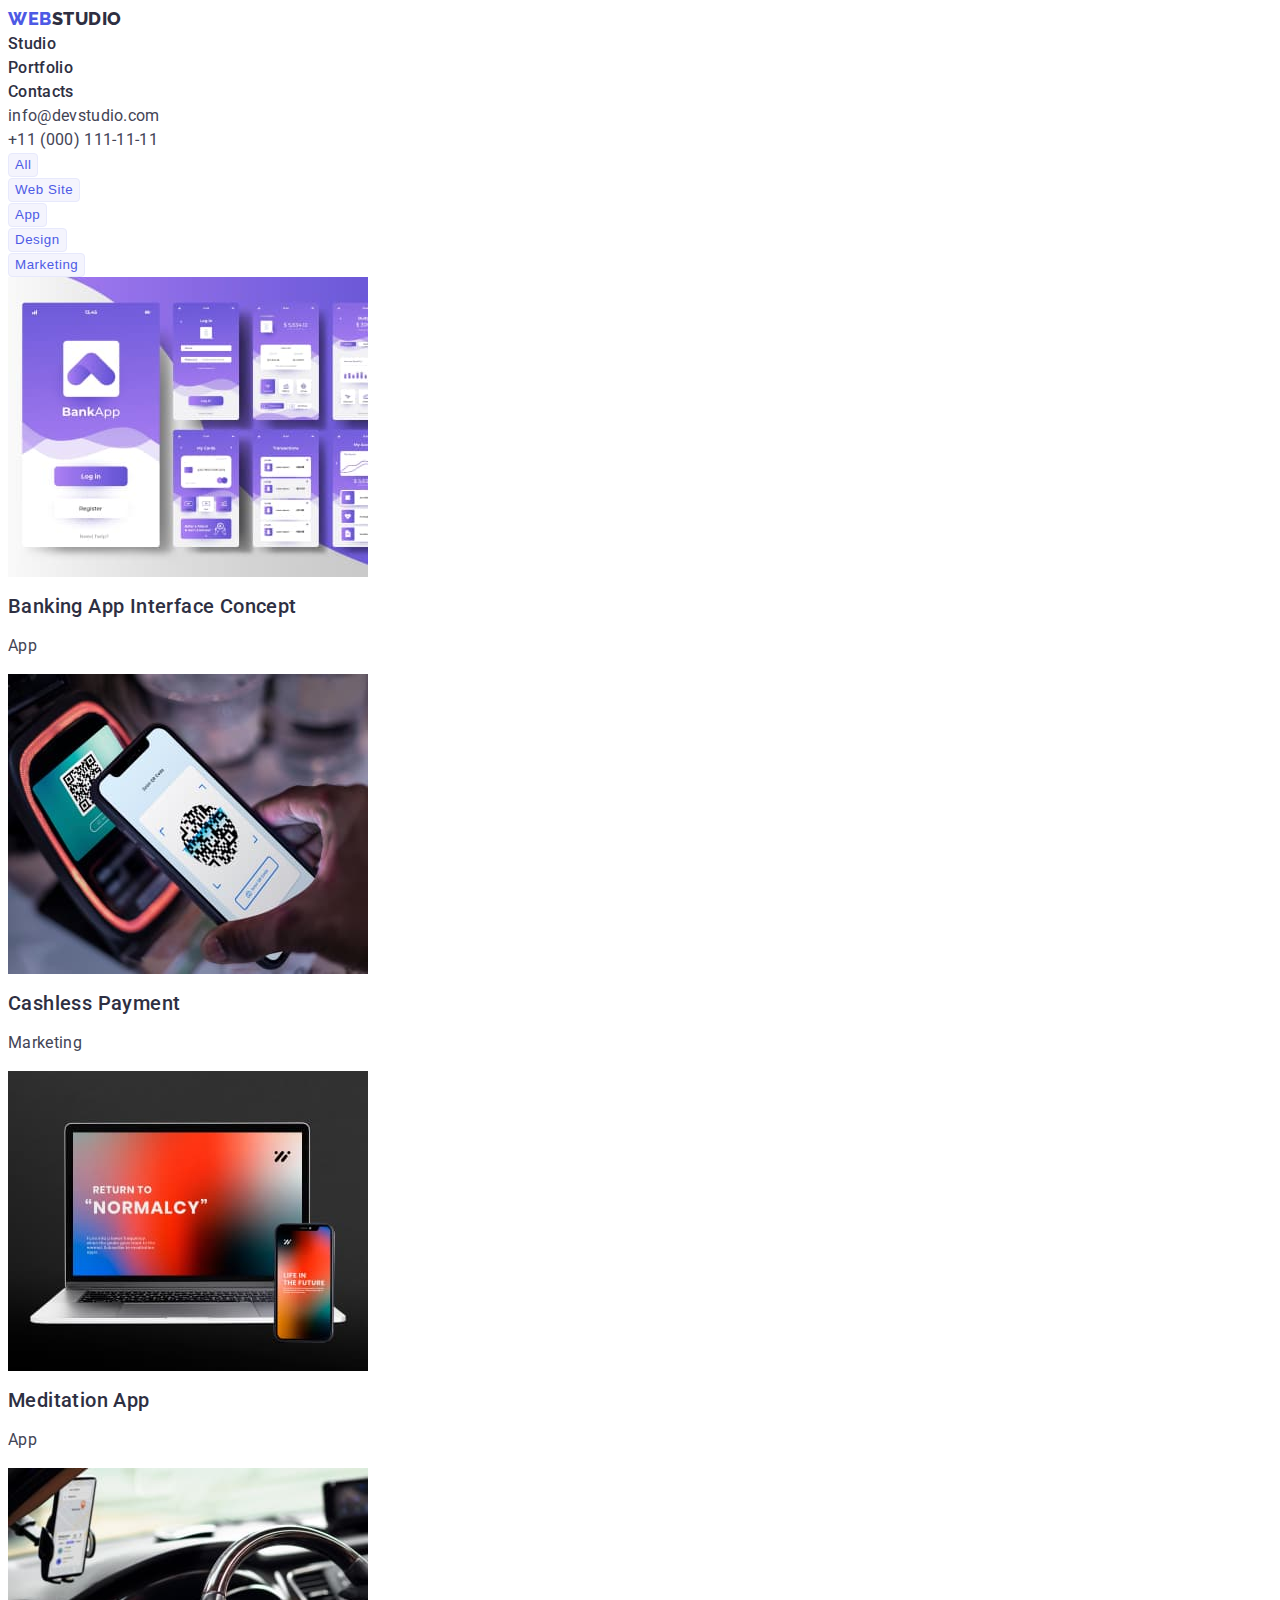
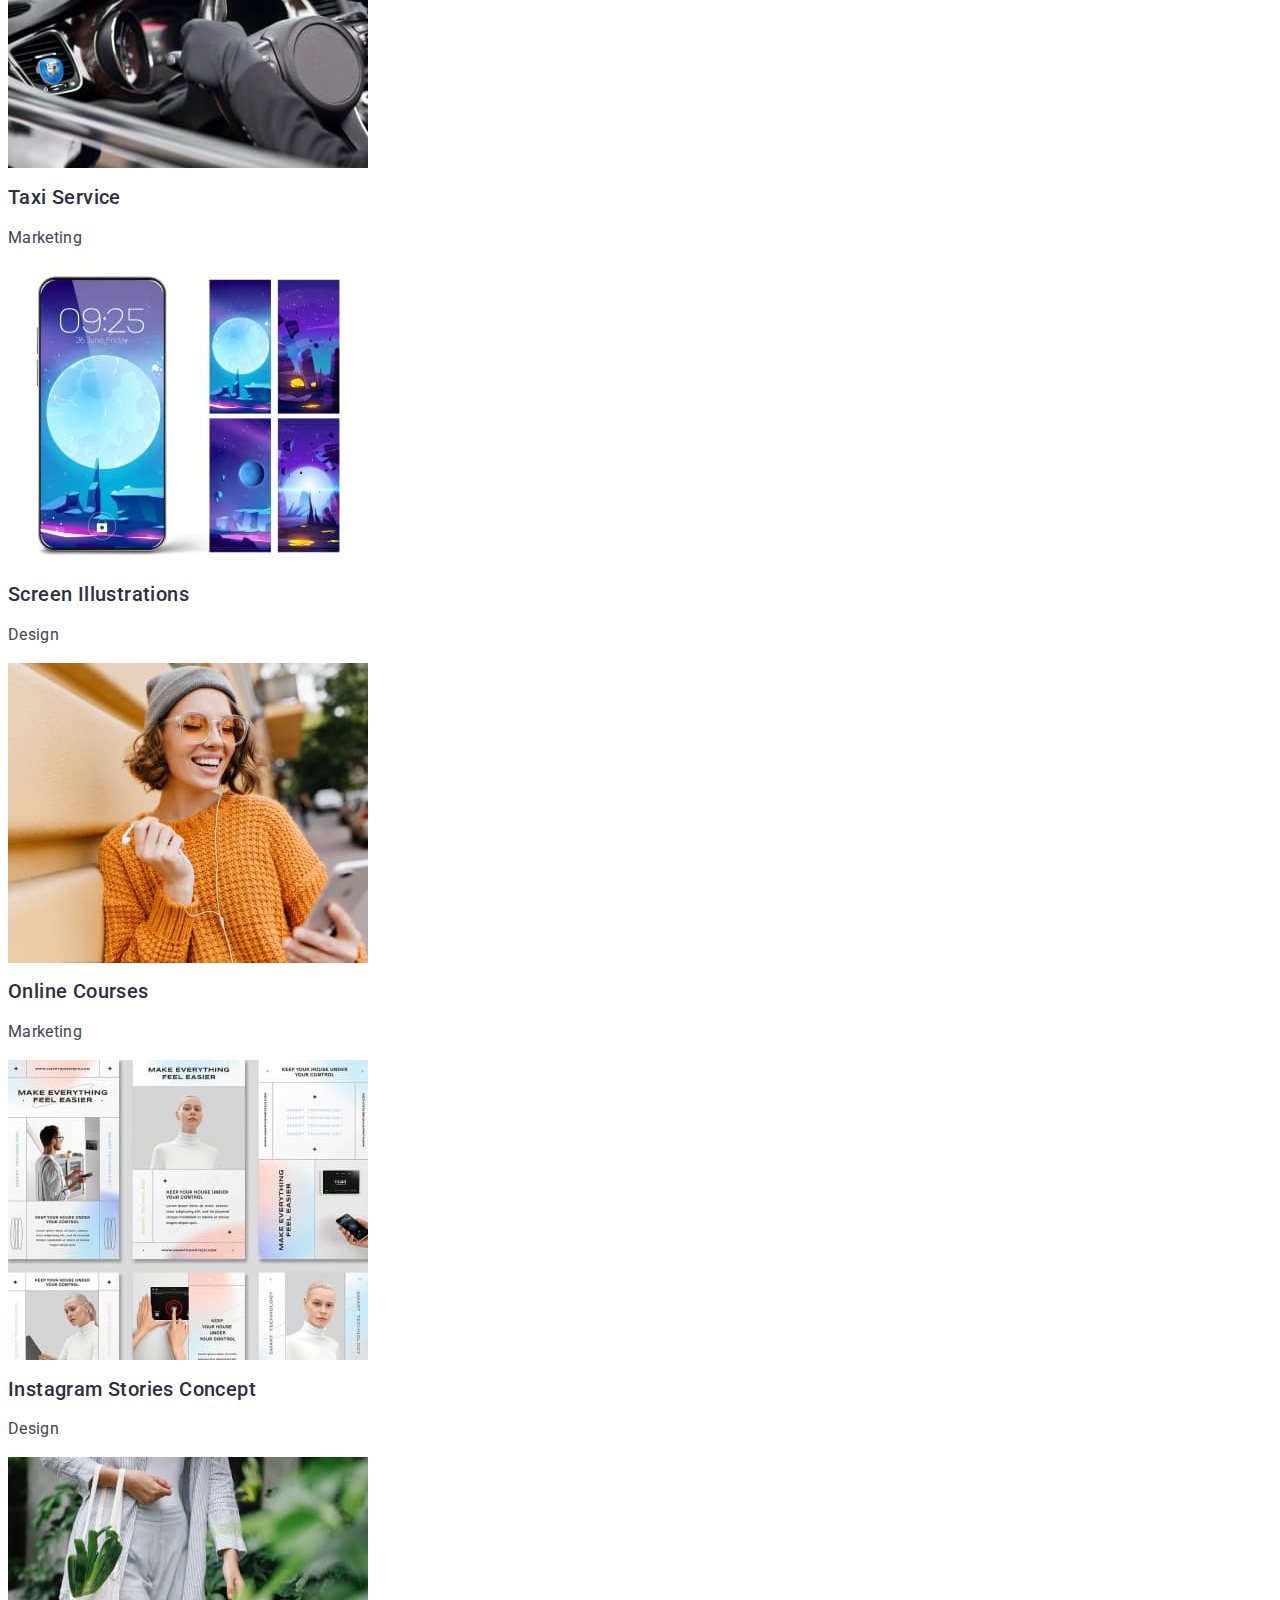
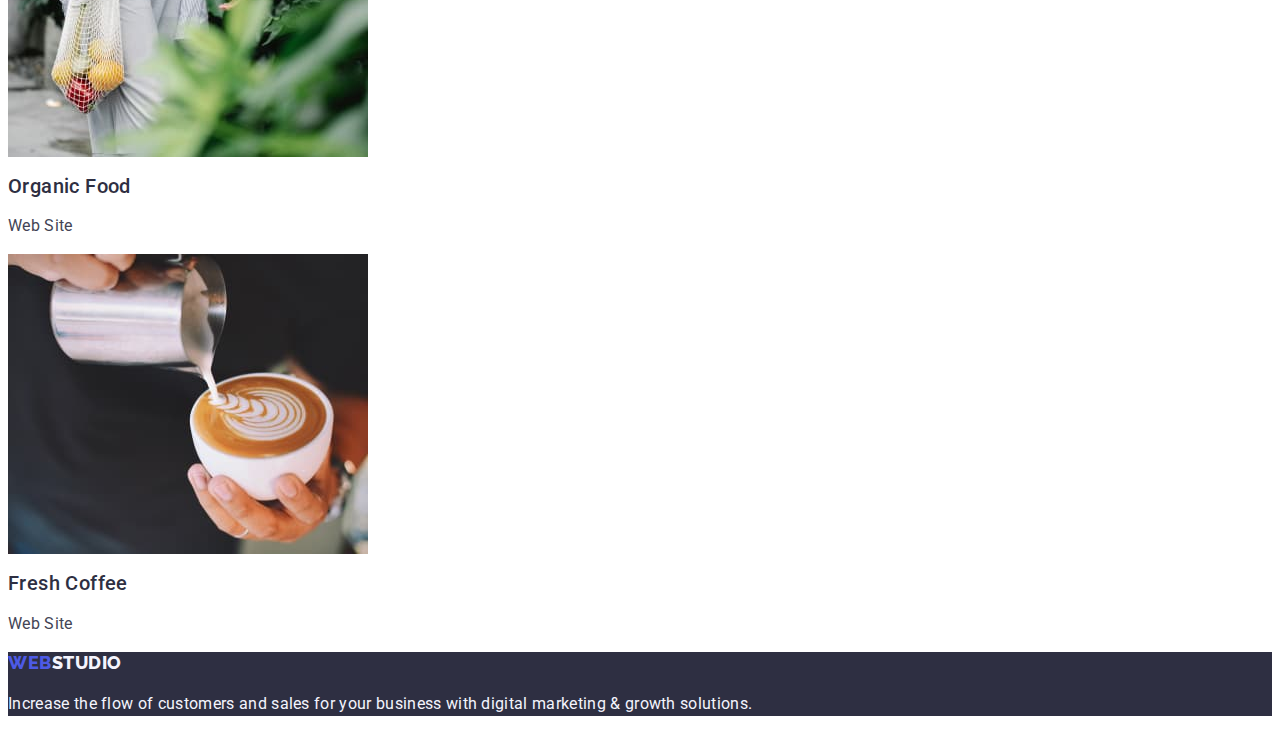
==== portfolio.html @ eeecc871 "Initial commit" ====
<!DOCTYPE html>
<html lang="en">
  <head>
    <meta charset="UTF-8" />
    <meta http-equiv="X-UA-Compatible" content="IE=edge" />
    <meta name="viewport" content="width=device-width, initial-scale=1.0" />
    <title>Web Studio</title>
    <link rel="preconnect" href="https://fonts.googleapis.com" />
    <link rel="preconnect" href="https://fonts.gstatic.com" crossorigin />
    <link
      href="https://fonts.googleapis.com/css2?family=Raleway:wght@800&family=Roboto:wght@400;500;700;900&display=swap"
      rel="stylesheet"
    />
    <link
      rel="stylesheet"
      href="https://cdnjs.cloudflare.com/ajax/libs/modern-normalize/1.1.0/modern-normalize.min.css"
      integrity="sha512-wpPYUAdjBVSE4KJnH1VR1HeZfpl1ub8YT/NKx4PuQ5NmX2tKuGu6U/JRp5y+Y8XG2tV+wKQpNHVUX03MfMFn9Q=="
      crossorigin="anonymous"
      referrerpolicy="no-referrer"
    />
    <link rel="stylesheet" href="./css/styles.css" />
  </head>
  <body>
    <header class="header">
      <nav class="site-nav">
        <a class="link logo" href="./index.html"
          >Web<span class="logo-studio">Studio</span>
        </a>
        <ul class="list">
          <li class="item">
            <a class="link page" href="./index.html">Studio</a>
          </li>
          <li class="item">
            <a class="link page" href="./portfolio.html">Portfolio</a>
          </li>
          <li class="item">
            <a class="link page" href="">Contacts</a>
          </li>
        </ul>
      </nav>
      <address class="address">
        <ul class="list">
          <li class="item">
            <a class="link" href="mailto:info@devstudio.com"
              >info@devstudio.com
            </a>
          </li>
          <li class="item">
            <a class="link" href="tel:+110001111111">+11 (000) 111-11-11 </a>
          </li>
        </ul>
      </address>
    </header>
    <main>
      <!-- Filter -->

      <section class="section gallery">
        <h1 class="title" hidden>Gallery</h1>
        <ul class="list filter">
          <li class="item">
            <button class="btn" type="button">All</button>
          </li>
          <li class="item">
            <button class="btn" type="button">Web Site</button>
          </li>
          <li class="item">
            <button class="btn" type="button">App</button>
          </li>
          <li class="item">
            <button class="btn" type="button">Design</button>
          </li>
          <li class="item">
            <button class="btn" type="button">Marketing</button>
          </li>
        </ul>

        <!-- Gallery -->

        <ul class="list">
          <li class="item">
            <a class="link" href="">
              <img
                class="image"
                src="./images/portfolio-gallery/img-1-banking-app.jpg"
                alt="Banking app interface"
                width="360"
              />
              <h2 class="subtitle">Banking App Interface Concept</h2>
              <p class="text">App</p>
            </a>
          </li>
          <li class="item">
            <a class="link" href="">
              <img
                class="image"
                src="./images/portfolio-gallery/img-2-cashless-payment.jpg"
                alt="Payment by phone"
                width="360"
              />
              <h2 class="subtitle">Cashless Payment</h2>
              <p class="text">Marketing</p>
            </a>
          </li>
          <li class="item">
            <a class="link" href="">
              <img
                class="image"
                src="./images/portfolio-gallery/img-3-meditation-app.jpg"
                alt="Laptop and phone"
                width="360"
              />
              <h2 class="subtitle">Meditation App</h2>
              <p class="text">App</p>
            </a>
          </li>
          <li class="item">
            <a class="link" href="">
              <img
                class="image"
                src="./images/portfolio-gallery/img-4-taxi-service.jpg"
                alt="Car"
                width="360"
              />
              <h2 class="subtitle">Taxi Service</h2>
              <p class="text">Marketing</p>
            </a>
          </li>
          <li class="item">
            <a class="link" href="">
              <img
                class="image"
                src="./images/portfolio-gallery/img-5-screen-illustrations.jpg"
                alt="Screen of phone"
                width="360"
              />
              <h2 class="subtitle">Screen Illustrations</h2>
              <p class="text">Design</p>
            </a>
          </li>
          <li class="item">
            <a class="link" href="">
              <img
                class="image"
                src="./images/portfolio-gallery/img-6-online-courses.jpg"
                alt="Young girl"
                width="360"
              />
              <h2 class="subtitle">Online Courses</h2>
              <p class="text">Marketing</p>
            </a>
          </li>
          <li class="item">
            <a class="link" href="">
              <img
                class="image"
                src="./images/portfolio-gallery/img-7-instagram-stories.jpg"
                alt="Advertisement of smart technology"
                width="360"
              />
              <h2 class="subtitle">Instagram Stories Concept</h2>
              <p class="text">Design</p>
            </a>
          </li>
          <li class="item">
            <a class="link" href="">
              <img
                class="image"
                src="./images/portfolio-gallery/img-8-organic-food.jpg"
                alt="Bag of vegetables"
                width="360"
              />
              <h2 class="subtitle">Organic Food</h2>
              <p class="text">Web Site</p>
            </a>
          </li>
          <li class="item">
            <a class="link" href="">
              <img
                class="image"
                src="./images/portfolio-gallery/img-9-fresh-coffee.jpg"
                alt="Fresh coffee"
                width="360"
              />
              <h2 class="subtitle">Fresh Coffee</h2>
              <p class="text">Web Site</p>
            </a>
          </li>
        </ul>
      </section>
    </main>
    <footer class="footer">
      <a class="link logo" href="./index.html"
        >Web<span class="logo-studio">Studio</span>
      </a>
      <p class="text">
        Increase the flow of customers and sales for your business with digital
        marketing & growth solutions.
      </p>
    </footer>
  </body>
</html>
---- css/styles.css ----
:root {
  /* Colors */
  --primary-brand-iris: #4d5ae5;
  --pressed-state-ocean: #404bbf;
  --dark-navy-blue: #2e2f42;
  --success-green: #31d0aa;
  --text-slate: #434455;
  --subtle-text-light-slate: #8e8f99;
  --accent-cornflower: #e7e9fc;
  --light-cloud: #f4f4fd;
  --modal-overlay-navy-blue-modal: #2e2f42;
  --hero-background-grey: #2e2f42;
  --white-background: #ffffff;
  --modal-background-dairy: #fcfcfc;
}

body {
  background-color: var(--white-background);
  color: var(--text-slate);

  font-family: "Roboto", sans-serif;
  font-size: 16px;
  line-height: 1.5;
  letter-spacing: 0.02em;
}

.list {
  padding: 0;
  margin: 0;
  list-style: none;
}

.image {
  display: block;
}

.link {
  text-decoration: none;
}

/* Index page */

/* Logo */

.logo {
  font-family: "Raleway", sans-serif;
  font-weight: 800;
  font-size: 18px;
  line-height: 1.17;
  letter-spacing: 0.03em;
  color: var(--primary-brand-iris);
  text-transform: uppercase;
}

.logo-studio {
  color: var(--dark-navy-blue);
}

/* Site-nav */

.site-nav .page {
  font-weight: 500;
  color: var(--dark-navy-blue);
}

.site-nav .page:hover,
.site-nav .page:focus {
  color: var(--pressed-state-ocean);
}

/* Address */

.address {
  font-style: normal;
}

.address .link {
  color: var(--text-slate);
}

.address .link:hover,
.address .link:focus {
  color: var(--pressed-state-ocean);
}

/* Hero */

.section.hero {
  background-color: var(--dark-navy-blue);
}

.section.hero .title {
  font-weight: 700;
  font-size: 56px;
  line-height: 1.07;
  letter-spacing: 0.02em;
  text-align: center;
  color: var(--white-background);
}

.hero .btn {
  font-weight: 500;
  line-height: 1.5;
  letter-spacing: 0.04em;
  color: var(--white-background);
  background-color: var(--primary-brand-iris);
}
.hero .btn:hover,
.hero .btn:focus {
  background-color: var(--pressed-state-ocean);
  cursor: pointer;
}

/* About us */

.section .subtitle {
  font-weight: 500;
  font-size: 20px;
  line-height: 1.2;
  letter-spacing: 0.02em;
  color: var(--dark-navy-blue);
}

.section .text {
  color: var(--text-slate);
}

/* What are we doing */

.section .title {
  font-weight: 700;
  font-size: 36px;
  line-height: 1.11;
  text-align: center;
  letter-spacing: 0.02em;
  text-transform: capitalize;
  color: var(--dark-navy-blue);
}

/* Our team */

.section.team {
  background-color: var(--light-cloud);
}

.team .item {
  background-color: var(--white-background);
}

/* Footer */

.footer {
  background-color: var(--dark-navy-blue);
}

.footer .logo-studio,
.footer .text {
  color: var(--light-cloud);
}

/* Portfolio page */

/* Filter */

.gallery .btn {
  font-weight: 500;
  line-height: 1.5;
  letter-spacing: 0.04em;
  color: var(--primary-brand-iris);
  background-color: var(--light-cloud);
  border: 1px solid var(--accent-cornflower);
  border-radius: 4px;
}

.gallery .btn:hover,
.gallery .btn:focus {
  color: var(--white-background);
  background-color: var(--pressed-state-ocean);
  border-color: var(--pressed-state-ocean);
  box-shadow: 0px 3px 1px rgba(0, 0, 0, 0.1), 0px 2px 1px rgba(0, 0, 0, 0.08),
    0px 2px 2px rgba(0, 0, 0, 0.12);
  cursor: pointer;
}

/* Gallery */
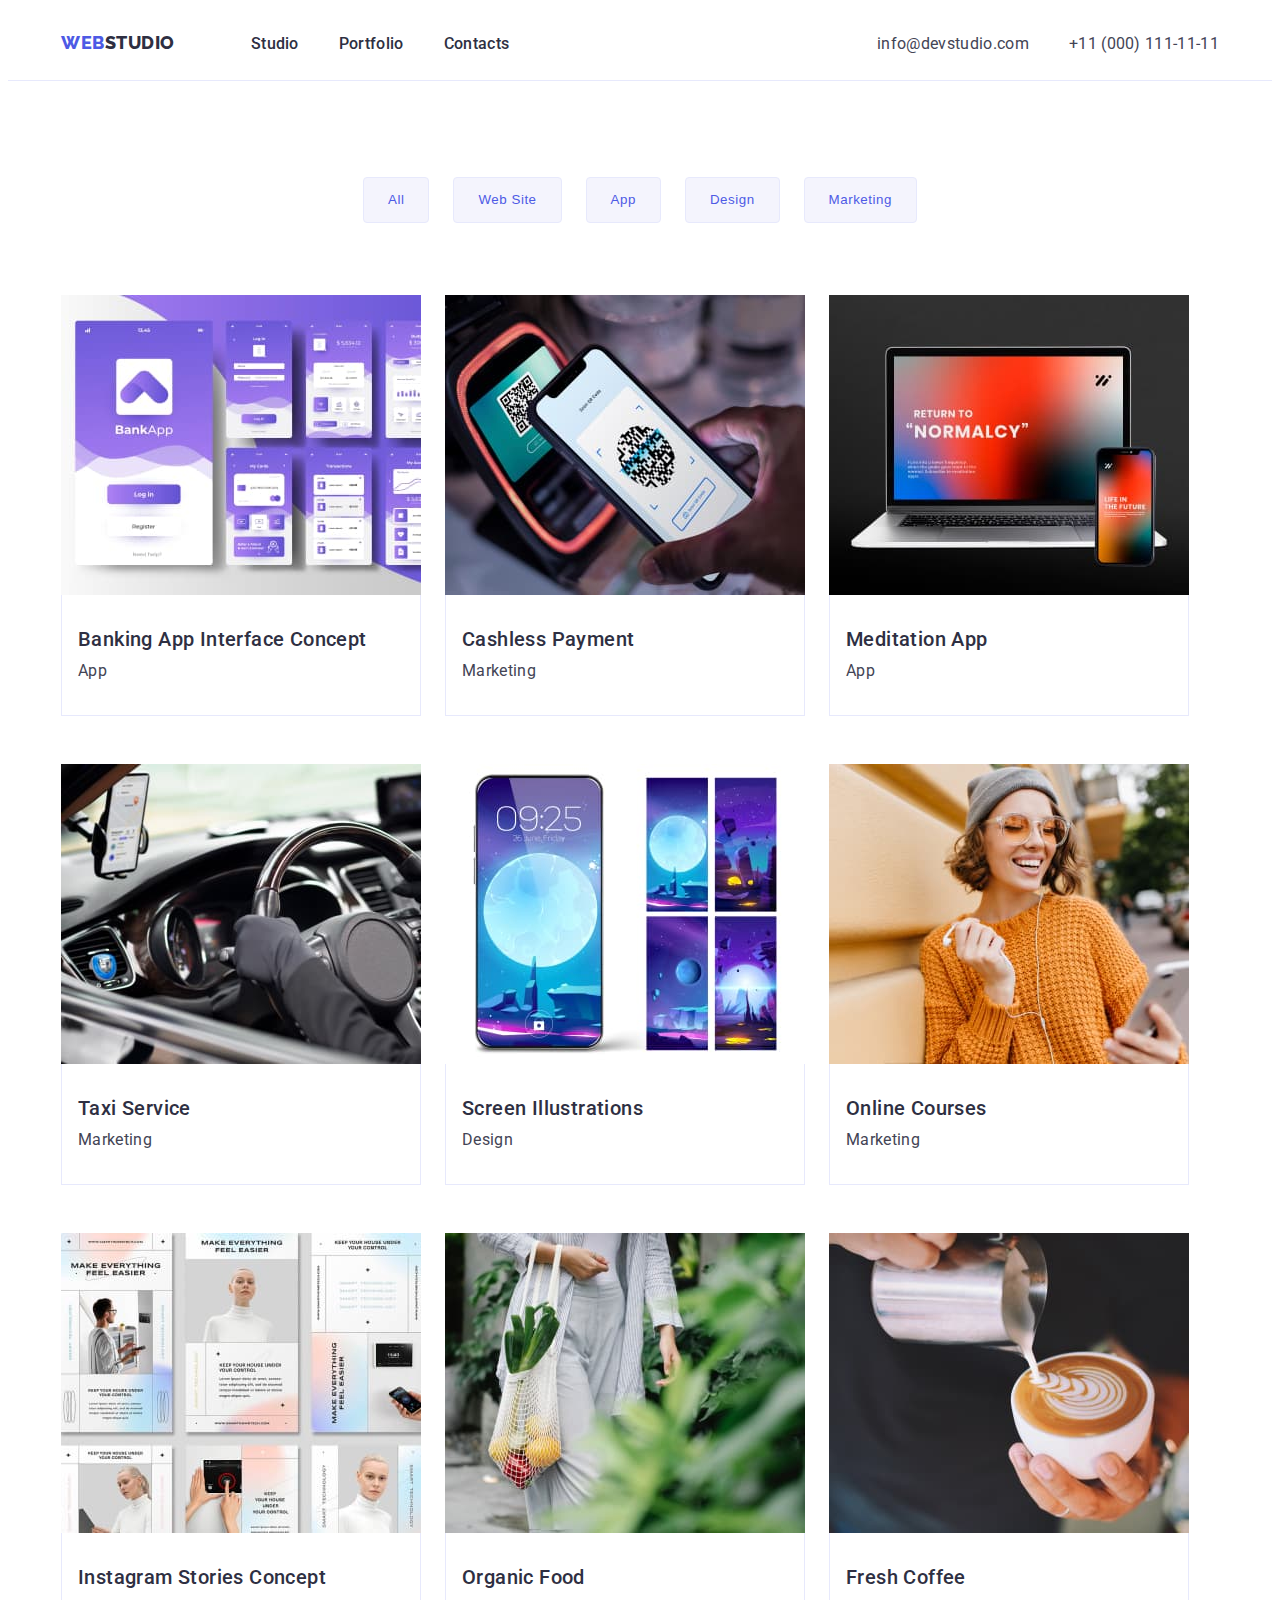
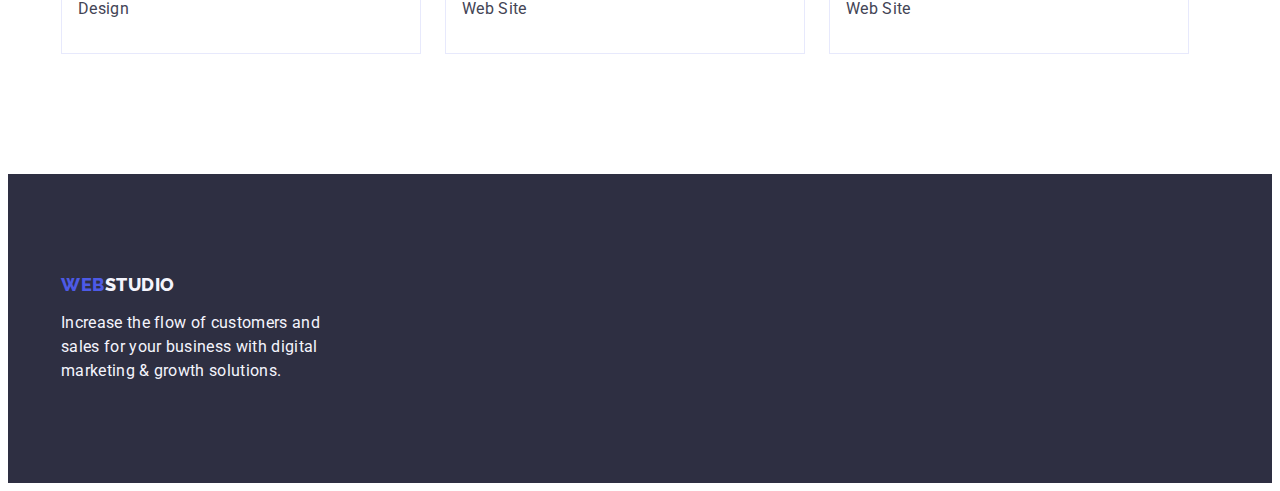
==== commit 229dea18: "added flexbox" ====
--- a/portfolio.html
+++ b/portfolio.html
@@ -22,180 +22,207 @@
   </head>
   <body>
     <header class="header">
-      <nav class="site-nav">
-        <a class="link logo" href="./index.html"
-          >Web<span class="logo-studio">Studio</span>
-        </a>
-        <ul class="list">
-          <li class="item">
-            <a class="link page" href="./index.html">Studio</a>
-          </li>
-          <li class="item">
-            <a class="link page" href="./portfolio.html">Portfolio</a>
-          </li>
-          <li class="item">
-            <a class="link page" href="">Contacts</a>
-          </li>
-        </ul>
-      </nav>
-      <address class="address">
-        <ul class="list">
-          <li class="item">
-            <a class="link" href="mailto:info@devstudio.com"
-              >info@devstudio.com
-            </a>
-          </li>
-          <li class="item">
-            <a class="link" href="tel:+110001111111">+11 (000) 111-11-11 </a>
-          </li>
-        </ul>
-      </address>
+      <div class="container">
+        <nav class="site-nav">
+          <a class="link logo" href="./index.html"
+            >Web<span class="logo-studio">Studio</span>
+          </a>
+          <ul class="list">
+            <li class="item">
+              <a class="link page" href="./index.html">Studio</a>
+            </li>
+            <li class="item">
+              <a class="link page" href="./portfolio.html">Portfolio</a>
+            </li>
+            <li class="item">
+              <a class="link page" href="">Contacts</a>
+            </li>
+          </ul>
+        </nav>
+        <address class="address">
+          <ul class="list">
+            <li class="item">
+              <a class="link" href="mailto:info@devstudio.com"
+                >info@devstudio.com
+              </a>
+            </li>
+            <li class="item">
+              <a class="link" href="tel:+110001111111">+11 (000) 111-11-11 </a>
+            </li>
+          </ul>
+        </address>
+      </div>
     </header>
     <main>
       <!-- Filter -->
 
       <section class="section gallery">
-        <h1 class="title" hidden>Gallery</h1>
-        <ul class="list filter">
-          <li class="item">
-            <button class="btn" type="button">All</button>
-          </li>
-          <li class="item">
-            <button class="btn" type="button">Web Site</button>
-          </li>
-          <li class="item">
-            <button class="btn" type="button">App</button>
-          </li>
-          <li class="item">
-            <button class="btn" type="button">Design</button>
-          </li>
-          <li class="item">
-            <button class="btn" type="button">Marketing</button>
-          </li>
-        </ul>
+        <div class="container">
+          <h1 class="title" hidden>Gallery</h1>
+          <ul class="list filter">
+            <li class="item item-btn">
+              <button class="btn" type="button">All</button>
+            </li>
+            <li class="item item-btn">
+              <button class="btn" type="button">Web Site</button>
+            </li>
+            <li class="item item-btn">
+              <button class="btn" type="button">App</button>
+            </li>
+            <li class="item item-btn">
+              <button class="btn" type="button">Design</button>
+            </li>
+            <li class="item item-btn">
+              <button class="btn" type="button">Marketing</button>
+            </li>
+          </ul>
+        </div>
 
         <!-- Gallery -->
-
-        <ul class="list">
-          <li class="item">
-            <a class="link" href="">
-              <img
-                class="image"
-                src="./images/portfolio-gallery/img-1-banking-app.jpg"
-                alt="Banking app interface"
-                width="360"
-              />
-              <h2 class="subtitle">Banking App Interface Concept</h2>
-              <p class="text">App</p>
-            </a>
-          </li>
-          <li class="item">
-            <a class="link" href="">
-              <img
-                class="image"
-                src="./images/portfolio-gallery/img-2-cashless-payment.jpg"
-                alt="Payment by phone"
-                width="360"
-              />
-              <h2 class="subtitle">Cashless Payment</h2>
-              <p class="text">Marketing</p>
-            </a>
-          </li>
-          <li class="item">
-            <a class="link" href="">
-              <img
-                class="image"
-                src="./images/portfolio-gallery/img-3-meditation-app.jpg"
-                alt="Laptop and phone"
-                width="360"
-              />
-              <h2 class="subtitle">Meditation App</h2>
-              <p class="text">App</p>
-            </a>
-          </li>
-          <li class="item">
-            <a class="link" href="">
-              <img
-                class="image"
-                src="./images/portfolio-gallery/img-4-taxi-service.jpg"
-                alt="Car"
-                width="360"
-              />
-              <h2 class="subtitle">Taxi Service</h2>
-              <p class="text">Marketing</p>
-            </a>
-          </li>
-          <li class="item">
-            <a class="link" href="">
-              <img
-                class="image"
-                src="./images/portfolio-gallery/img-5-screen-illustrations.jpg"
-                alt="Screen of phone"
-                width="360"
-              />
-              <h2 class="subtitle">Screen Illustrations</h2>
-              <p class="text">Design</p>
-            </a>
-          </li>
-          <li class="item">
-            <a class="link" href="">
-              <img
-                class="image"
-                src="./images/portfolio-gallery/img-6-online-courses.jpg"
-                alt="Young girl"
-                width="360"
-              />
-              <h2 class="subtitle">Online Courses</h2>
-              <p class="text">Marketing</p>
-            </a>
-          </li>
-          <li class="item">
-            <a class="link" href="">
-              <img
-                class="image"
-                src="./images/portfolio-gallery/img-7-instagram-stories.jpg"
-                alt="Advertisement of smart technology"
-                width="360"
-              />
-              <h2 class="subtitle">Instagram Stories Concept</h2>
-              <p class="text">Design</p>
-            </a>
-          </li>
-          <li class="item">
-            <a class="link" href="">
-              <img
-                class="image"
-                src="./images/portfolio-gallery/img-8-organic-food.jpg"
-                alt="Bag of vegetables"
-                width="360"
-              />
-              <h2 class="subtitle">Organic Food</h2>
-              <p class="text">Web Site</p>
-            </a>
-          </li>
-          <li class="item">
-            <a class="link" href="">
-              <img
-                class="image"
-                src="./images/portfolio-gallery/img-9-fresh-coffee.jpg"
-                alt="Fresh coffee"
-                width="360"
-              />
-              <h2 class="subtitle">Fresh Coffee</h2>
-              <p class="text">Web Site</p>
-            </a>
-          </li>
-        </ul>
+        <div class="container">
+          <ul class="list cards">
+            <li class="item card">
+              <a class="link" href="">
+                <img
+                  class="image"
+                  src="./images/portfolio-gallery/img-1-banking-app.jpg"
+                  alt="Banking app interface"
+                  width="360"
+                />
+                <div class="desc">
+                  <h2 class="subtitle">Banking App Interface Concept</h2>
+                  <p class="text">App</p>
+                </div>
+              </a>
+            </li>
+            <li class="item card">
+              <a class="link" href="">
+                <img
+                  class="image"
+                  src="./images/portfolio-gallery/img-2-cashless-payment.jpg"
+                  alt="Payment by phone"
+                  width="360"
+                />
+                <div class="desc">
+                  <h2 class="subtitle">Cashless Payment</h2>
+                  <p class="text">Marketing</p>
+                </div>
+              </a>
+            </li>
+            <li class="item card">
+              <a class="link" href="">
+                <img
+                  class="image"
+                  src="./images/portfolio-gallery/img-3-meditation-app.jpg"
+                  alt="Laptop and phone"
+                  width="360"
+                />
+                <div class="desc">
+                  <h2 class="subtitle">Meditation App</h2>
+                  <p class="text">App</p>
+                </div>
+              </a>
+            </li>
+            <li class="item card">
+              <a class="link" href="">
+                <img
+                  class="image"
+                  src="./images/portfolio-gallery/img-4-taxi-service.jpg"
+                  alt="Car"
+                  width="360"
+                />
+                <div class="desc">
+                  <h2 class="subtitle">Taxi Service</h2>
+                  <p class="text">Marketing</p>
+                </div>
+              </a>
+            </li>
+            <li class="item card">
+              <a class="link" href="">
+                <img
+                  class="image"
+                  src="./images/portfolio-gallery/img-5-screen-illustrations.jpg"
+                  alt="Screen of phone"
+                  width="360"
+                />
+                <div class="desc">
+                  <h2 class="subtitle">Screen Illustrations</h2>
+                  <p class="text">Design</p>
+                </div>
+              </a>
+            </li>
+            <li class="item card">
+              <a class="link" href="">
+                <img
+                  class="image"
+                  src="./images/portfolio-gallery/img-6-online-courses.jpg"
+                  alt="Young girl"
+                  width="360"
+                />
+                <div class="desc">
+                  <h2 class="subtitle">Online Courses</h2>
+                  <p class="text">Marketing</p>
+                </div>
+              </a>
+            </li>
+            <li class="item card">
+              <a class="link" href="">
+                <img
+                  class="image"
+                  src="./images/portfolio-gallery/img-7-instagram-stories.jpg"
+                  alt="Advertisement of smart technology"
+                  width="360"
+                />
+                <div class="desc">
+                  <h2 class="subtitle">Instagram Stories Concept</h2>
+                  <p class="text">Design</p>
+                </div>
+              </a>
+            </li>
+            <li class="item card">
+              <a class="link" href="">
+                <img
+                  class="image"
+                  src="./images/portfolio-gallery/img-8-organic-food.jpg"
+                  alt="Bag of vegetables"
+                  width="360"
+                />
+                <div class="desc">
+                  <h2 class="subtitle">Organic Food</h2>
+                  <p class="text">Web Site</p>
+                </div>
+              </a>
+            </li>
+            <li class="item card">
+              <a class="link" href="">
+                <img
+                  class="image"
+                  src="./images/portfolio-gallery/img-9-fresh-coffee.jpg"
+                  alt="Fresh coffee"
+                  width="360"
+                />
+                <div class="desc">
+                  <h2 class="subtitle">Fresh Coffee</h2>
+                  <p class="text">Web Site</p>
+                </div>
+              </a>
+            </li>
+          </ul>
+        </div>
       </section>
     </main>
     <footer class="footer">
-      <a class="link logo" href="./index.html"
-        >Web<span class="logo-studio">Studio</span>
-      </a>
-      <p class="text">
-        Increase the flow of customers and sales for your business with digital
-        marketing & growth solutions.
-      </p>
+      <div class="container">
+        <div class="adv">
+          <a class="link logo" href="./index.html"
+            >Web<span class="logo-studio">Studio</span>
+          </a>
+          <p class="text">
+            Increase the flow of customers and sales for your business with
+            digital marketing & growth solutions.
+          </p>
+        </div>
+      </div>
     </footer>
   </body>
 </html>
--- a/css/styles.css
+++ b/css/styles.css
@@ -12,6 +12,11 @@
   --hero-background-grey: #2e2f42;
   --white-background: #ffffff;
   --modal-background-dairy: #fcfcfc;
+  --footer-background-grey: #2e2f42;
+
+  /* Size */
+
+  --primary-container-width: 1158px;
 }
 
 body {
@@ -38,11 +43,42 @@
   text-decoration: none;
 }
 
+.title,
+.subtitle,
+.text {
+  margin: 0;
+}
+
+.btn {
+  display: block;
+}
+
+.container {
+  max-width: var(--primary-container-width);
+  padding-left: 15px;
+  padding-right: 15px;
+  margin-left: auto;
+  margin-right: auto;
+}
+
 /* Index page */
 
+/* Header */
+
+.header {
+  border-bottom: 1px solid var(--accent-cornflower);
+}
+
+.header .container {
+  display: flex;
+  padding-top: 24px;
+  padding-bottom: 24px;
+}
+
 /* Logo */
 
 .logo {
+  margin-right: 76px;
   font-family: "Raleway", sans-serif;
   font-weight: 800;
   font-size: 18px;
@@ -58,6 +94,18 @@
 
 /* Site-nav */
 
+.site-nav {
+  display: flex;
+}
+
+.site-nav .list {
+  display: flex;
+}
+
+.site-nav .item:not(:last-child) {
+  margin-right: 40px;
+}
+
 .site-nav .page {
   font-weight: 500;
   color: var(--dark-navy-blue);
@@ -71,7 +119,17 @@
 /* Address */
 
 .address {
+  display: flex;
+  margin-left: auto;
   font-style: normal;
+}
+
+.address .list {
+  display: flex;
+}
+
+.address .item:not(:last-child) {
+  margin-right: 40px;
 }
 
 .address .link {
@@ -86,10 +144,16 @@
 /* Hero */
 
 .section.hero {
-  background-color: var(--dark-navy-blue);
+  padding-top: 188px;
+  padding-bottom: 188px;
+  background-color: var(--hero-background-grey);
 }
 
 .section.hero .title {
+  width: 496px;
+  margin-left: auto;
+  margin-right: auto;
+  margin-bottom: 48px;
   font-weight: 700;
   font-size: 56px;
   line-height: 1.07;
@@ -99,11 +163,16 @@
 }
 
 .hero .btn {
+  margin-left: auto;
+  margin-right: auto;
+  padding: 16px 32px;
   font-weight: 500;
   line-height: 1.5;
   letter-spacing: 0.04em;
   color: var(--white-background);
   background-color: var(--primary-brand-iris);
+  border-color: transparent;
+  border-radius: 4px;
 }
 .hero .btn:hover,
 .hero .btn:focus {
@@ -112,6 +181,23 @@
 }
 
 /* About us */
+
+.section.about-us {
+  padding-top: 120px;
+  padding-bottom: 120px;
+}
+
+.about-us .list {
+  display: flex;
+}
+
+.about-us .item {
+  width: calc((100% - 24px * 3) / 4);
+}
+
+.about-us .item:not(:last-child) {
+  margin-right: 24px;
+}
 
 .section .subtitle {
   font-weight: 500;
@@ -125,9 +211,18 @@
   color: var(--text-slate);
 }
 
+.section .subtitle {
+  margin-bottom: 8px;
+}
+
 /* What are we doing */
 
+.section.preview {
+  padding-bottom: 120px;
+}
+
 .section .title {
+  margin-bottom: 72px;
   font-weight: 700;
   font-size: 36px;
   line-height: 1.11;
@@ -137,20 +232,53 @@
   color: var(--dark-navy-blue);
 }
 
+.preview .list {
+  display: flex;
+}
+
+.preview .item:not(:last-child) {
+  margin-right: 24px;
+}
+
+.preview .item {
+  border: 1px solid var(--accent-cornflower);
+}
+
 /* Our team */
 
 .section.team {
+  padding-top: 120px;
+  padding-bottom: 120px;
   background-color: var(--light-cloud);
 }
 
 .team .item {
+  box-shadow: 0px 1px 6px rgba(46, 47, 66, 0.08),
+    0px 1px 1px rgba(46, 47, 66, 0.16), 0px 2px 1px rgba(46, 47, 66, 0.08);
+  border-radius: 0px 0px 4px 4px;
   background-color: var(--white-background);
 }
 
+.section .desc {
+  padding-top: 32px;
+  padding-bottom: 32px;
+  text-align: center;
+}
+
+.team .list {
+  display: flex;
+}
+
+.team .item:not(:last-child) {
+  margin-right: 24px;
+}
+
 /* Footer */
 
 .footer {
-  background-color: var(--dark-navy-blue);
+  padding-top: 100px;
+  padding-bottom: 100px;
+  background-color: var(--footer-background-grey);
 }
 
 .footer .logo-studio,
@@ -158,11 +286,32 @@
   color: var(--light-cloud);
 }
 
+.footer .adv {
+  width: 264px;
+}
+
+.footer .logo {
+  display: block;
+  margin-bottom: 16px;
+}
+
 /* Portfolio page */
 
 /* Filter */
 
+.gallery .filter {
+  display: flex;
+  justify-content: center;
+  padding-top: 96px;
+  padding-bottom: 72px;
+}
+
+.gallery .item-btn:not(:last-child) {
+  margin-right: 24px;
+}
+
 .gallery .btn {
+  padding: 12px 24px;
   font-weight: 500;
   line-height: 1.5;
   letter-spacing: 0.04em;
@@ -183,3 +332,24 @@
 }
 
 /* Gallery */
+
+.gallery .desc {
+  text-align: start;
+  padding-left: 16px;
+  border: 1px solid var(--accent-cornflower);
+  border-top: none;
+}
+
+.gallery .cards {
+  display: flex;
+  flex-wrap: wrap;
+  padding-bottom: 120px;
+}
+
+.gallery .card:not(:nth-child(3n + 3)) {
+  margin-right: 24px;
+}
+
+.gallery .card:not(:nth-last-child(-n + 3)) {
+  margin-bottom: 48px;
+}
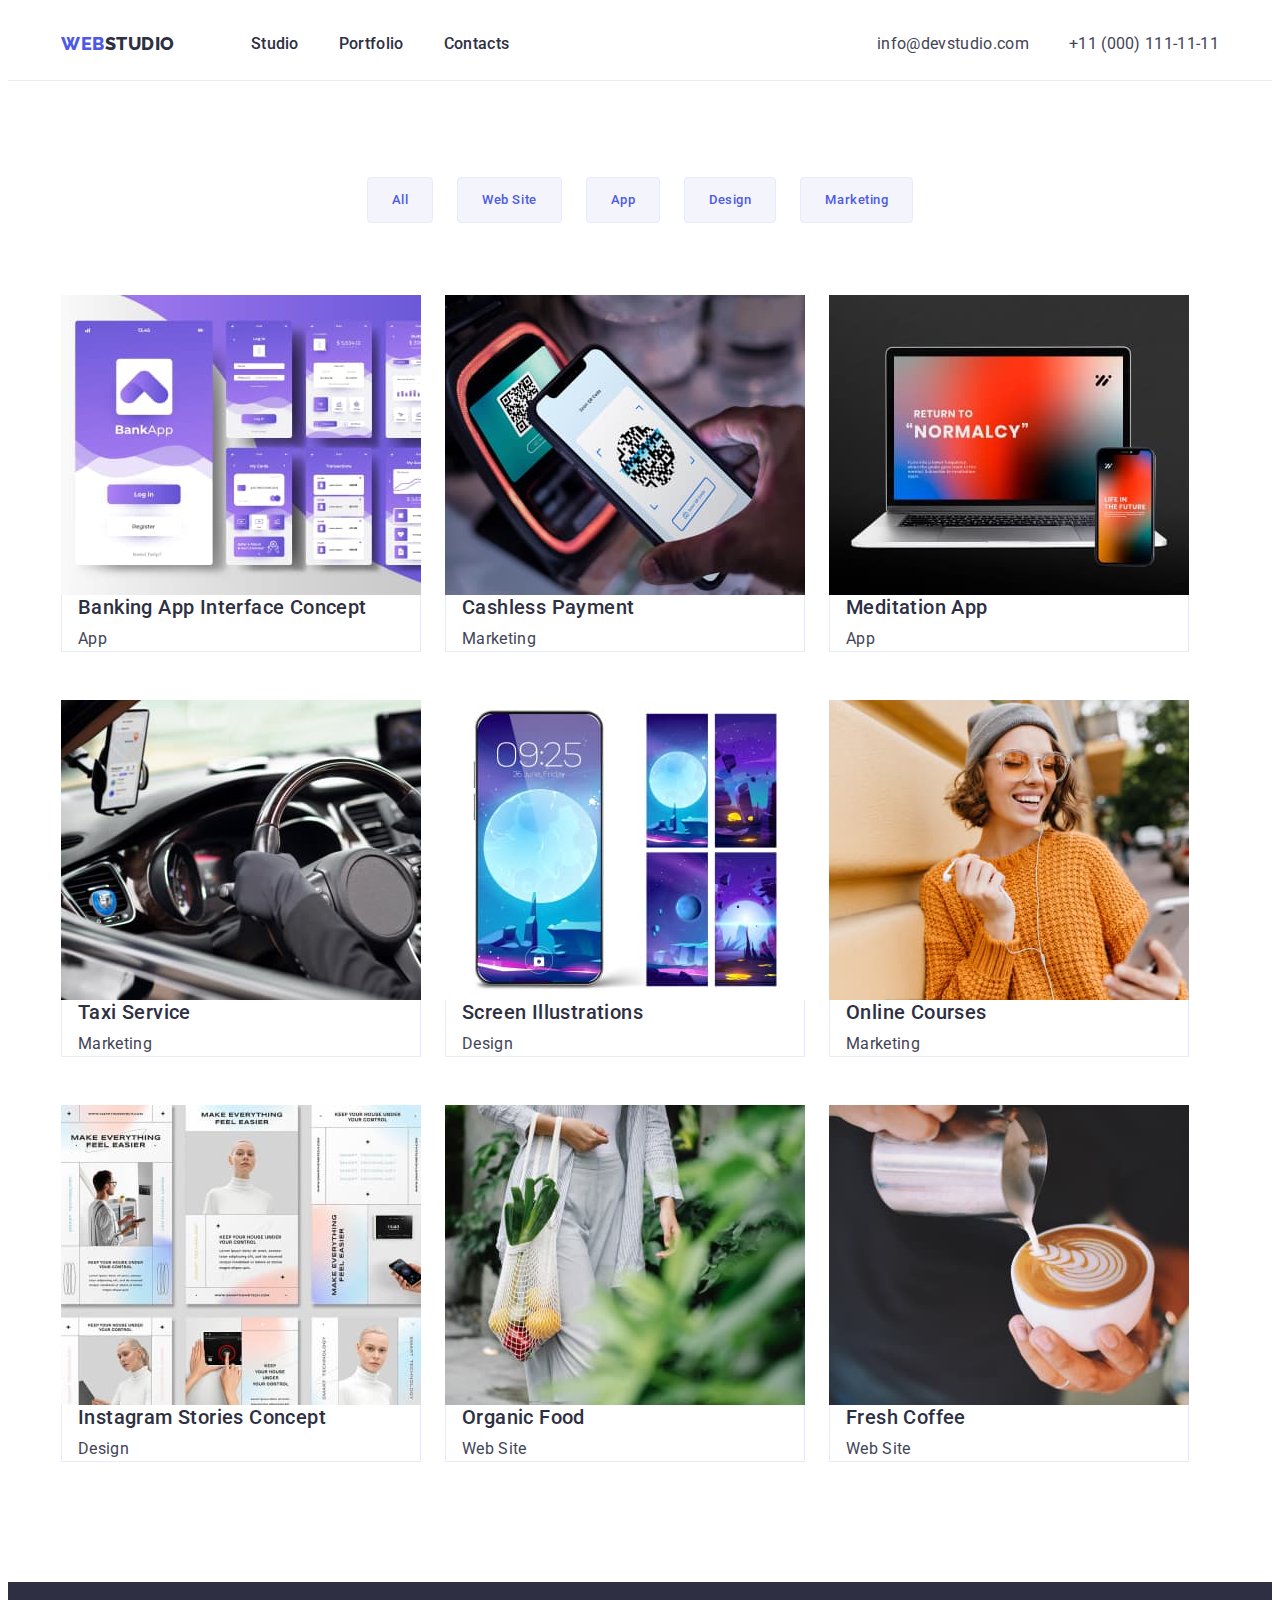
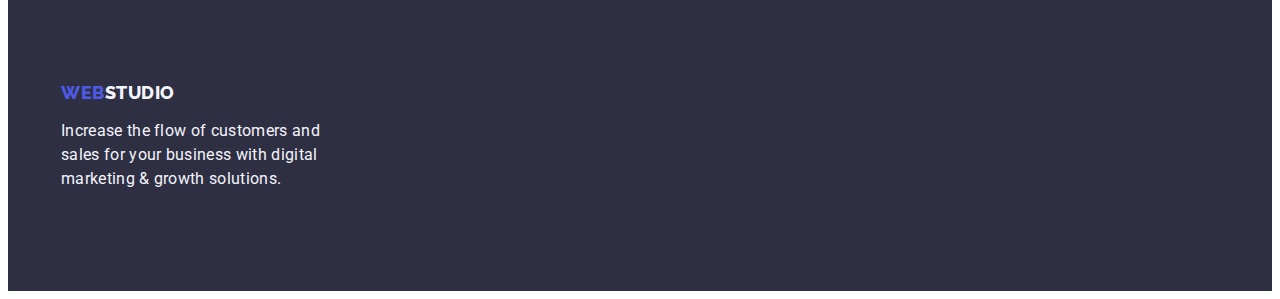
==== commit e77155a4: "update css" ====
--- a/portfolio.html
+++ b/portfolio.html
@@ -76,10 +76,9 @@
               <button class="btn" type="button">Marketing</button>
             </li>
           </ul>
-        </div>
 
-        <!-- Gallery -->
-        <div class="container">
+          <!-- Gallery -->
+
           <ul class="list cards">
             <li class="item card">
               <a class="link" href="">
@@ -213,15 +212,13 @@
     </main>
     <footer class="footer">
       <div class="container">
-        <div class="adv">
-          <a class="link logo" href="./index.html"
-            >Web<span class="logo-studio">Studio</span>
-          </a>
-          <p class="text">
-            Increase the flow of customers and sales for your business with
-            digital marketing & growth solutions.
-          </p>
-        </div>
+        <a class="link logo" href="./index.html"
+          >Web<span class="logo-studio">Studio</span>
+        </a>
+        <p class="text">
+          Increase the flow of customers and sales for your business with
+          digital marketing & growth solutions.
+        </p>
       </div>
     </footer>
   </body>
--- a/css/styles.css
+++ b/css/styles.css
@@ -71,8 +71,7 @@
 
 .header .container {
   display: flex;
-  padding-top: 24px;
-  padding-bottom: 24px;
+  align-items: center;
 }
 
 /* Logo */
@@ -96,10 +95,17 @@
 
 .site-nav {
   display: flex;
+  align-items: center;
 }
 
 .site-nav .list {
   display: flex;
+}
+
+.header .link {
+  display: block;
+  padding-top: 24px;
+  padding-bottom: 24px;
 }
 
 .site-nav .item:not(:last-child) {
@@ -150,7 +156,7 @@
 }
 
 .section.hero .title {
-  width: 496px;
+  max-width: 496px;
   margin-left: auto;
   margin-right: auto;
   margin-bottom: 48px;
@@ -165,19 +171,23 @@
 .hero .btn {
   margin-left: auto;
   margin-right: auto;
+  min-width: 169px;
+  height: 56px;
   padding: 16px 32px;
   font-weight: 500;
   line-height: 1.5;
   letter-spacing: 0.04em;
   color: var(--white-background);
   background-color: var(--primary-brand-iris);
-  border-color: transparent;
+  /* border-color: transparent; */
+  border: none;
   border-radius: 4px;
+  cursor: pointer;
 }
 .hero .btn:hover,
 .hero .btn:focus {
   background-color: var(--pressed-state-ocean);
-  cursor: pointer;
+  /* cursor: pointer; */
 }
 
 /* About us */
@@ -236,6 +246,10 @@
   display: flex;
 }
 
+.preview .item {
+  width: calc((100% - 48px) / 3);
+}
+
 .preview .item:not(:last-child) {
   margin-right: 24px;
 }
@@ -253,16 +267,18 @@
 }
 
 .team .item {
+  background-color: var(--white-background);
+}
+
+.team .desc {
+  padding-top: 32px;
+  padding-bottom: 32px;
+  padding-left: 16px;
+  padding-right: 16px;
+  text-align: center;
   box-shadow: 0px 1px 6px rgba(46, 47, 66, 0.08),
     0px 1px 1px rgba(46, 47, 66, 0.16), 0px 2px 1px rgba(46, 47, 66, 0.08);
   border-radius: 0px 0px 4px 4px;
-  background-color: var(--white-background);
-}
-
-.section .desc {
-  padding-top: 32px;
-  padding-bottom: 32px;
-  text-align: center;
 }
 
 .team .list {
@@ -286,12 +302,12 @@
   color: var(--light-cloud);
 }
 
-.footer .adv {
+.footer .text {
   width: 264px;
 }
 
 .footer .logo {
-  display: block;
+  display: inline-block;
   margin-bottom: 16px;
 }
 
@@ -312,6 +328,7 @@
 
 .gallery .btn {
   padding: 12px 24px;
+  font-family: inherit;
   font-weight: 500;
   line-height: 1.5;
   letter-spacing: 0.04em;
